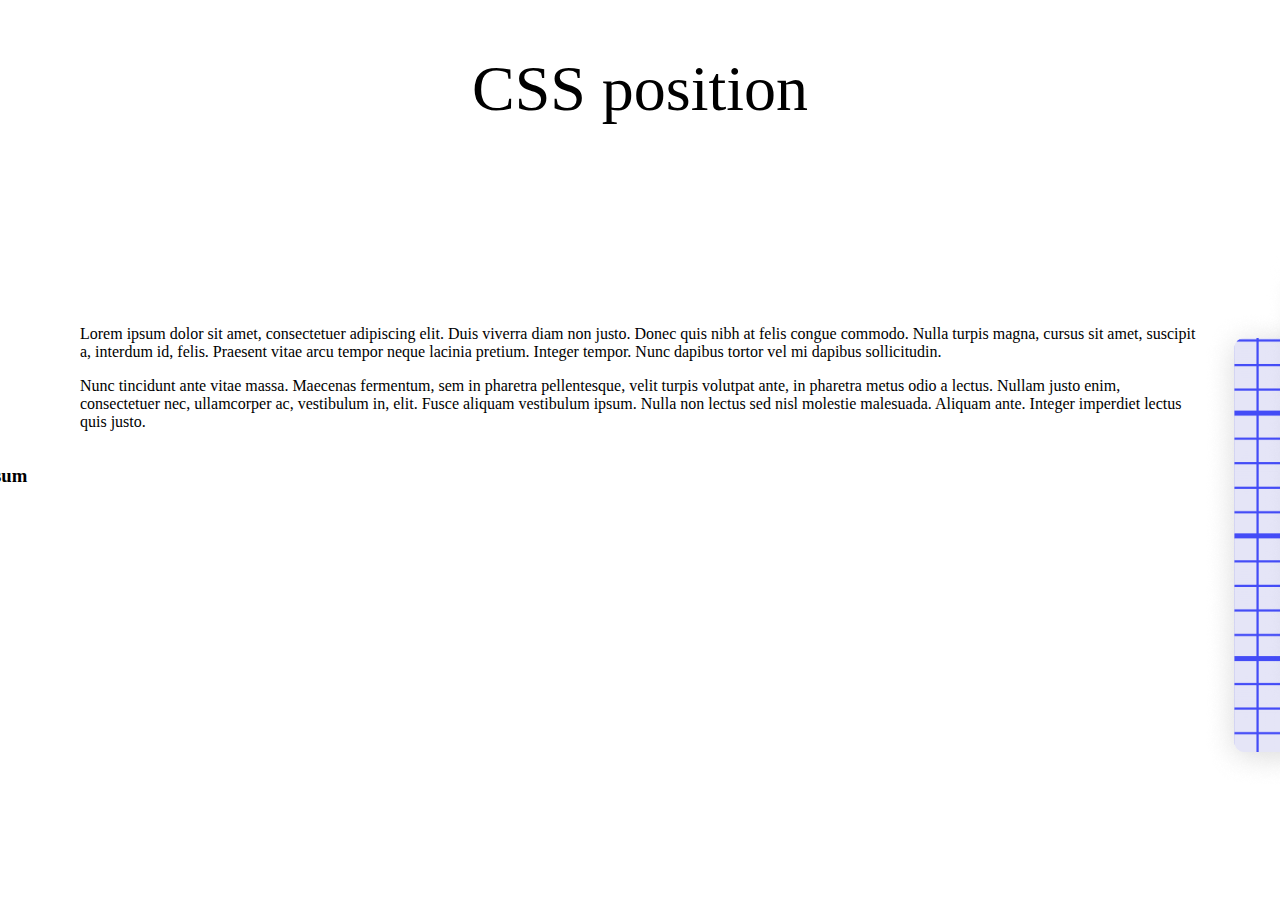
==== necodalsi/index.html @ 1ba4455b "sync" ====
<!DOCTYPE html>
<html lang="en">
<head>
    <meta charset="UTF-8">
    <meta name="viewport" content="width=device-width, initial-scale=1.0">

    <link rel="stylesheet" href="style.css">

    <title>Document</title>
</head>
<body>
    <div class="home">
        <h1>CSS position</h1>
        <div class="group1">
            <div>
                <p>Lorem ipsum dolor sit amet, consectetuer adipiscing elit. Duis viverra diam non justo. Donec quis nibh at felis congue commodo. Nulla turpis magna, cursus sit amet, suscipit a, interdum id, felis. Praesent vitae arcu tempor neque lacinia pretium. Integer tempor. Nunc dapibus tortor vel mi dapibus sollicitudin.</p>
                <p>Nunc tincidunt ante vitae massa. Maecenas fermentum, sem in pharetra pellentesque, velit turpis volutpat ante, in pharetra metus odio a lectus. Nullam justo enim, consectetuer nec, ullamcorper ac, vestibulum in, elit. Fusce aliquam vestibulum ipsum. Nulla non lectus sed nisl molestie malesuada. Aliquam ante. Integer imperdiet lectus quis justo.</p>
            </div>
            <div class="img-container">
                <img src="Rectangle163.png" alt="">
                <img src="Rectangle164.png" alt="">
            </div>
        </div>
        <div class="group2">
            <div></div>
            <div></div>
            <div>
                <h3>Lorem ipsum</h3>
                <p></p>
            </div>
        </div>
    </div>
</body>
</html>
---- necodalsi/style.css ----
div.home {
    position: absolute;
    display: flex;
    flex-direction: column;
    left: 50%;
    transform: translateX(-50%);
    width: 1440px;
}

div.home > h1 {
    color: #000;
    text-align: center;
    font-family: Roboto;
    font-size: 64px;
    font-style: normal;
    font-weight: 400;
    line-height: 120%;
}

div.group1 {
    margin-top: 138px;
    margin-left: 160px;
    display: flex;
    max-width: 1121px;
}

div.group1 > div {
    position: relative;
}

div.group1 > div > img {
    position: absolute;
}

div.group1 > div > img:last-child {
    top: -64px;
    left: 64px;
}

div.group1 > p {
    color: #050706;
    font-family: Roboto;
    font-size: 16px;
    font-style: normal;
    font-weight: 400;
    line-height: 28px;

    max-height: inherit;
    max-width: 352px;
}
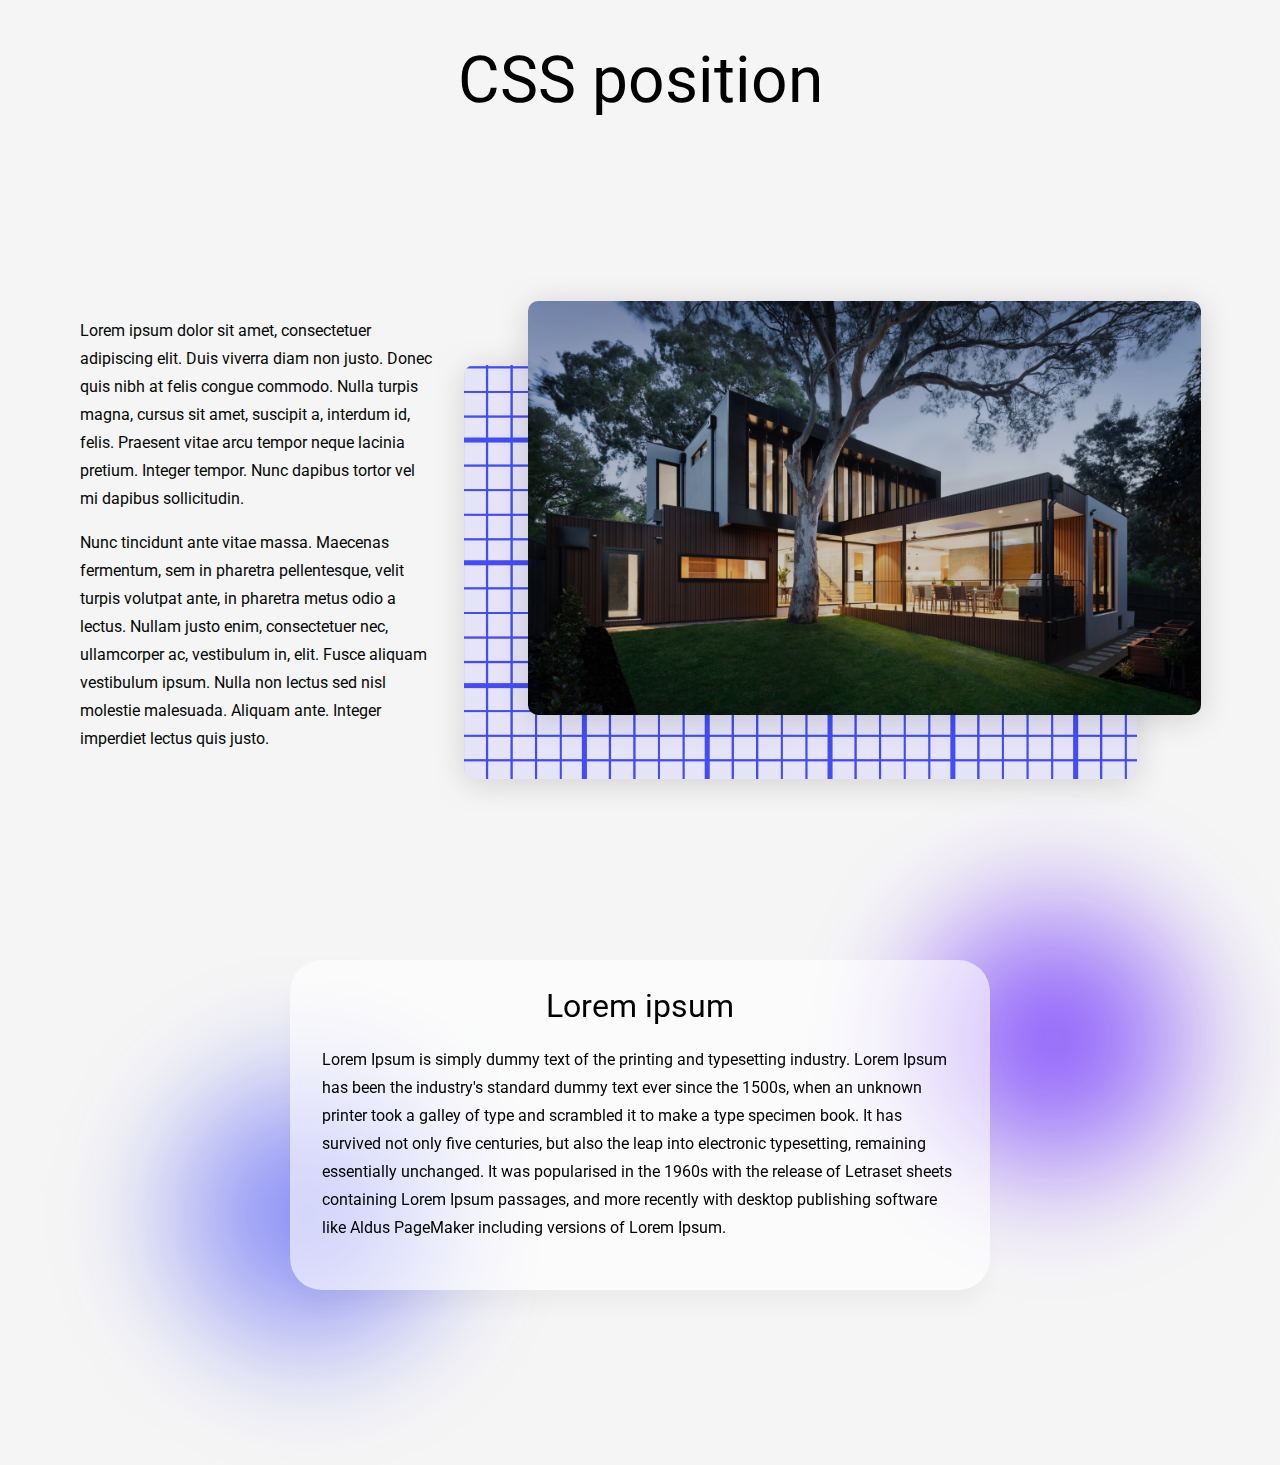
==== commit 01118466: "CSS Position ukol" ====
--- a/necodalsi/index.html
+++ b/necodalsi/index.html
@@ -12,22 +12,22 @@
     <div class="home">
         <h1>CSS position</h1>
         <div class="group1">
-            <div>
+            <div class="p-container">
                 <p>Lorem ipsum dolor sit amet, consectetuer adipiscing elit. Duis viverra diam non justo. Donec quis nibh at felis congue commodo. Nulla turpis magna, cursus sit amet, suscipit a, interdum id, felis. Praesent vitae arcu tempor neque lacinia pretium. Integer tempor. Nunc dapibus tortor vel mi dapibus sollicitudin.</p>
                 <p>Nunc tincidunt ante vitae massa. Maecenas fermentum, sem in pharetra pellentesque, velit turpis volutpat ante, in pharetra metus odio a lectus. Nullam justo enim, consectetuer nec, ullamcorper ac, vestibulum in, elit. Fusce aliquam vestibulum ipsum. Nulla non lectus sed nisl molestie malesuada. Aliquam ante. Integer imperdiet lectus quis justo.</p>
             </div>
             <div class="img-container">
-                <img src="Rectangle163.png" alt="">
-                <img src="Rectangle164.png" alt="">
+                <div></div>
+                <div></div>
             </div>
         </div>
         <div class="group2">
-            <div></div>
-            <div></div>
-            <div>
-                <h3>Lorem ipsum</h3>
-                <p></p>
+            <div class="blurry-thing"></div>
+            <div class="text-area">
+                <h2>Lorem ipsum</h2>
+                <p>Lorem Ipsum is simply dummy text of the printing and typesetting industry. Lorem Ipsum has been the industry's standard dummy text ever since the 1500s, when an unknown printer took a galley of type and scrambled it to make a type specimen book. It has survived not only five centuries, but also the leap into electronic typesetting, remaining essentially unchanged. It was popularised in the 1960s with the release of Letraset sheets containing Lorem Ipsum passages, and more recently with desktop publishing software like Aldus PageMaker including versions of Lorem Ipsum.</p>
             </div>
+            <div class="blurry-thing"></div>
         </div>
     </div>
 </body>
--- a/necodalsi/style.css
+++ b/necodalsi/style.css
@@ -1,3 +1,23 @@
+@import url('https://fonts.googleapis.com/css2?family=Roboto:wght@400;500;700&display=swap');
+
+* {
+    box-sizing: border-box;
+}
+
+body {
+    margin: 0;
+    padding: 0;
+    font-family: Roboto;
+    display: flex;
+}
+
+p {
+    font-size: 16px;
+    font-style: normal;
+    font-weight: 400;
+    line-height: 28px;
+}
+
 div.home {
     position: absolute;
     display: flex;
@@ -5,10 +25,13 @@
     left: 50%;
     transform: translateX(-50%);
     width: 1440px;
+    height: 1465px;
+    padding: 0 160px;
+
+    background: #F5F5F5;
 }
 
 div.home > h1 {
-    color: #000;
     text-align: center;
     font-family: Roboto;
     font-size: 64px;
@@ -19,32 +42,97 @@
 
 div.group1 {
     margin-top: 138px;
-    margin-left: 160px;
     display: flex;
-    max-width: 1121px;
 }
 
-div.group1 > div {
-    position: relative;
+div.img-container {
+    width: 736.657px;
+    height: 478px;
 }
 
-div.group1 > div > img {
-    position: absolute;
+div.img-container > div {
+    position: relative;
+
+    width: 672.6px;
+    height: 414px;
+    flex-shrink: 0;
+    border-radius: 10px;
+
+    box-shadow: 0px 4px 33px 0px rgba(0, 0, 0, 0.15);   
 }
 
-div.group1 > div > img:last-child {
-    top: -64px;
+div.img-container > div:first-child {
+    background: url(tozatim.png) lightgray 50% / cover no-repeat;
+    top: 64px;
+}
+
+div.img-container > div:last-child {
+    background: linear-gradient(0deg, rgba(0, 0, 0, 0.20) 0%, rgba(0, 0, 0, 0.20) 100%), url(dum.jpg) lightgray 50% / cover no-repeat;
+    transform: translateY(-100%);
     left: 64px;
 }
 
-div.group1 > p {
+div.p-container {
+    width: 352.314px;
+    margin-right: 32px;
     color: #050706;
-    font-family: Roboto;
-    font-size: 16px;
+}
+
+
+div.group2 {
+    margin-top: 118px;
+    display: flex;
+    justify-content: center;
+}
+
+div.group2 > div.text-area {
+    display: flex;
+    width: 700px;
+    height: fit-content;
+    padding: 32px;
+    flex-direction: column;
+    justify-content: center;
+    align-items: center;
+    gap: 10px;
+    margin-top: 63px;
+
+    border-radius: 32px;
+    background: rgba(255, 255, 255, 0.60);
+    box-shadow: 0px 20px 25px -5px rgba(0, 0, 0, 0.04);
+    backdrop-filter: blur(5px);
+
+    flex-shrink: 0;
+}
+
+div.group2 > div.text-area > h2 {
+    font-size: 32px;
     font-style: normal;
     font-weight: 400;
-    line-height: 28px;
+    line-height: 28px; /* 87.5% */
+    margin: 0;
+}
 
-    max-height: inherit;
-    max-width: 352px;
+div.blurry-thing {
+    position: relative;
+    width: 400px;
+    height: 400px;
+    flex-shrink: 0;
+
+    filter: blur(40px);
 }
+
+div.blurry-thing:first-child {
+    transform: translateX(50%);
+    left: 17px;
+    top: 117px;
+
+    background: radial-gradient(50% 50% at 50% 50%, rgba(68, 75, 247, 0.70) 0%, rgba(68, 75, 247, 0.00) 100%);
+}
+
+div.blurry-thing:last-child {
+    transform: translateX(-50%);
+    bottom: 58px;
+    left: 64px;
+    z-index: -1;
+    background: radial-gradient(50% 50% at 50% 50%, rgba(76, 0, 255, 0.70) 0%, rgba(68, 75, 247, 0.00) 100%);
+}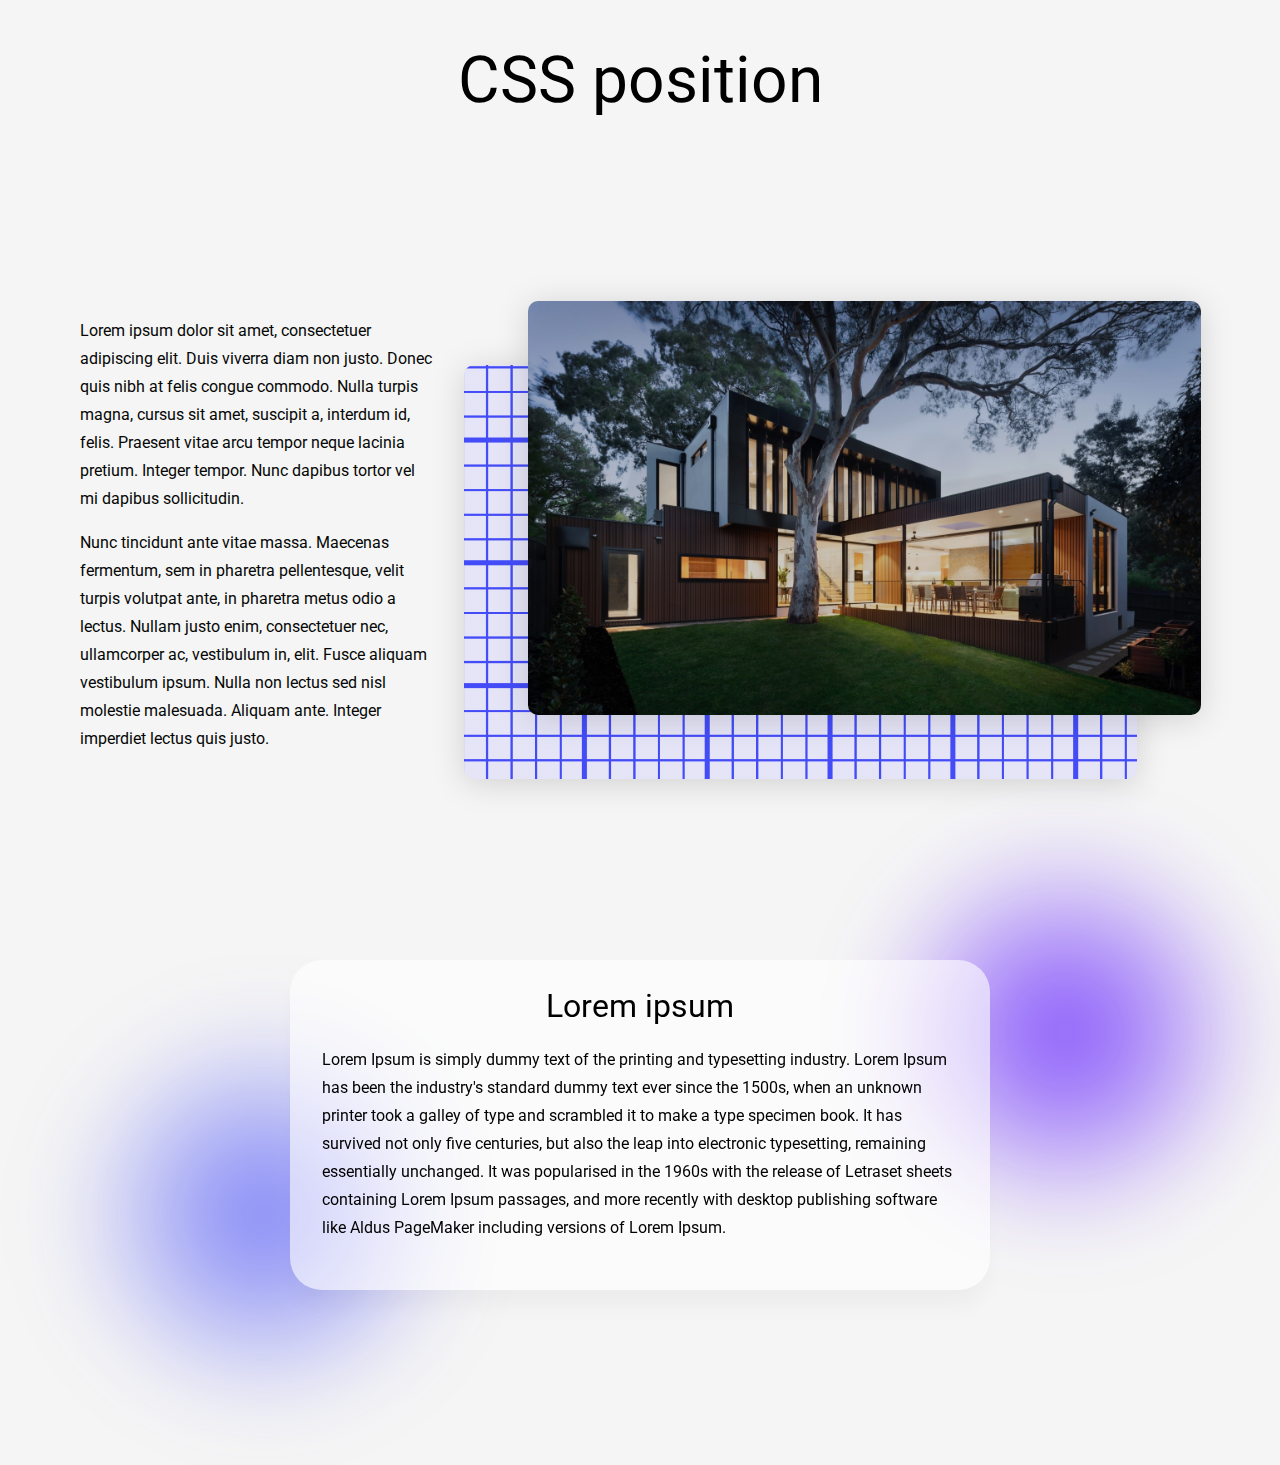
==== commit f8a8b3df: "Mnau" ====
--- a/necodalsi/index.html
+++ b/necodalsi/index.html
@@ -1,34 +1,34 @@
-<!DOCTYPE html>
-<html lang="en">
-<head>
-    <meta charset="UTF-8">
-    <meta name="viewport" content="width=device-width, initial-scale=1.0">
-
-    <link rel="stylesheet" href="style.css">
-
-    <title>Document</title>
-</head>
-<body>
-    <div class="home">
-        <h1>CSS position</h1>
-        <div class="group1">
-            <div class="p-container">
-                <p>Lorem ipsum dolor sit amet, consectetuer adipiscing elit. Duis viverra diam non justo. Donec quis nibh at felis congue commodo. Nulla turpis magna, cursus sit amet, suscipit a, interdum id, felis. Praesent vitae arcu tempor neque lacinia pretium. Integer tempor. Nunc dapibus tortor vel mi dapibus sollicitudin.</p>
-                <p>Nunc tincidunt ante vitae massa. Maecenas fermentum, sem in pharetra pellentesque, velit turpis volutpat ante, in pharetra metus odio a lectus. Nullam justo enim, consectetuer nec, ullamcorper ac, vestibulum in, elit. Fusce aliquam vestibulum ipsum. Nulla non lectus sed nisl molestie malesuada. Aliquam ante. Integer imperdiet lectus quis justo.</p>
-            </div>
-            <div class="img-container">
-                <div></div>
-                <div></div>
-            </div>
-        </div>
-        <div class="group2">
-            <div class="blurry-thing"></div>
-            <div class="text-area">
-                <h2>Lorem ipsum</h2>
-                <p>Lorem Ipsum is simply dummy text of the printing and typesetting industry. Lorem Ipsum has been the industry's standard dummy text ever since the 1500s, when an unknown printer took a galley of type and scrambled it to make a type specimen book. It has survived not only five centuries, but also the leap into electronic typesetting, remaining essentially unchanged. It was popularised in the 1960s with the release of Letraset sheets containing Lorem Ipsum passages, and more recently with desktop publishing software like Aldus PageMaker including versions of Lorem Ipsum.</p>
-            </div>
-            <div class="blurry-thing"></div>
-        </div>
-    </div>
-</body>
+<!DOCTYPE html>
+<html lang="en">
+<head>
+    <meta charset="UTF-8">
+    <meta name="viewport" content="width=device-width, initial-scale=1.0">
+
+    <link rel="stylesheet" href="style.css">
+
+    <title>Document</title>
+</head>
+<body>
+    <div class="home">
+        <h1>CSS position</h1>
+        <div class="group1">
+            <div class="p-container">
+                <p>Lorem ipsum dolor sit amet, consectetuer adipiscing elit. Duis viverra diam non justo. Donec quis nibh at felis congue commodo. Nulla turpis magna, cursus sit amet, suscipit a, interdum id, felis. Praesent vitae arcu tempor neque lacinia pretium. Integer tempor. Nunc dapibus tortor vel mi dapibus sollicitudin.</p>
+                <p>Nunc tincidunt ante vitae massa. Maecenas fermentum, sem in pharetra pellentesque, velit turpis volutpat ante, in pharetra metus odio a lectus. Nullam justo enim, consectetuer nec, ullamcorper ac, vestibulum in, elit. Fusce aliquam vestibulum ipsum. Nulla non lectus sed nisl molestie malesuada. Aliquam ante. Integer imperdiet lectus quis justo.</p>
+            </div>
+            <div class="img-container">
+                <div></div>
+                <div></div>
+            </div>
+        </div>
+        <div class="group2">
+            <div class="blurry-thing"></div>
+            <div class="text-area">
+                <h2>Lorem ipsum</h2>
+                <p>Lorem Ipsum is simply dummy text of the printing and typesetting industry. Lorem Ipsum has been the industry's standard dummy text ever since the 1500s, when an unknown printer took a galley of type and scrambled it to make a type specimen book. It has survived not only five centuries, but also the leap into electronic typesetting, remaining essentially unchanged. It was popularised in the 1960s with the release of Letraset sheets containing Lorem Ipsum passages, and more recently with desktop publishing software like Aldus PageMaker including versions of Lorem Ipsum.</p>
+            </div>
+            <div class="blurry-thing"></div>
+        </div>
+    </div>
+</body>
 </html>--- a/necodalsi/style.css
+++ b/necodalsi/style.css
@@ -1,138 +1,138 @@
-@import url('https://fonts.googleapis.com/css2?family=Roboto:wght@400;500;700&display=swap');
-
-* {
-    box-sizing: border-box;
-}
-
-body {
-    margin: 0;
-    padding: 0;
-    font-family: Roboto;
-    display: flex;
-}
-
-p {
-    font-size: 16px;
-    font-style: normal;
-    font-weight: 400;
-    line-height: 28px;
-}
-
-div.home {
-    position: absolute;
-    display: flex;
-    flex-direction: column;
-    left: 50%;
-    transform: translateX(-50%);
-    width: 1440px;
-    height: 1465px;
-    padding: 0 160px;
-
-    background: #F5F5F5;
-}
-
-div.home > h1 {
-    text-align: center;
-    font-family: Roboto;
-    font-size: 64px;
-    font-style: normal;
-    font-weight: 400;
-    line-height: 120%;
-}
-
-div.group1 {
-    margin-top: 138px;
-    display: flex;
-}
-
-div.img-container {
-    width: 736.657px;
-    height: 478px;
-}
-
-div.img-container > div {
-    position: relative;
-
-    width: 672.6px;
-    height: 414px;
-    flex-shrink: 0;
-    border-radius: 10px;
-
-    box-shadow: 0px 4px 33px 0px rgba(0, 0, 0, 0.15);   
-}
-
-div.img-container > div:first-child {
-    background: url(tozatim.png) lightgray 50% / cover no-repeat;
-    top: 64px;
-}
-
-div.img-container > div:last-child {
-    background: linear-gradient(0deg, rgba(0, 0, 0, 0.20) 0%, rgba(0, 0, 0, 0.20) 100%), url(dum.jpg) lightgray 50% / cover no-repeat;
-    transform: translateY(-100%);
-    left: 64px;
-}
-
-div.p-container {
-    width: 352.314px;
-    margin-right: 32px;
-    color: #050706;
-}
-
-
-div.group2 {
-    margin-top: 118px;
-    display: flex;
-    justify-content: center;
-}
-
-div.group2 > div.text-area {
-    display: flex;
-    width: 700px;
-    height: fit-content;
-    padding: 32px;
-    flex-direction: column;
-    justify-content: center;
-    align-items: center;
-    gap: 10px;
-    margin-top: 63px;
-
-    border-radius: 32px;
-    background: rgba(255, 255, 255, 0.60);
-    box-shadow: 0px 20px 25px -5px rgba(0, 0, 0, 0.04);
-    backdrop-filter: blur(5px);
-
-    flex-shrink: 0;
-}
-
-div.group2 > div.text-area > h2 {
-    font-size: 32px;
-    font-style: normal;
-    font-weight: 400;
-    line-height: 28px; /* 87.5% */
-    margin: 0;
-}
-
-div.blurry-thing {
-    position: relative;
-    width: 400px;
-    height: 400px;
-    flex-shrink: 0;
-
-    filter: blur(40px);
-}
-
-div.blurry-thing:first-child {
-    transform: translateX(50%);
-    left: 17px;
-    top: 117px;
-
-    background: radial-gradient(50% 50% at 50% 50%, rgba(68, 75, 247, 0.70) 0%, rgba(68, 75, 247, 0.00) 100%);
-}
-
-div.blurry-thing:last-child {
-    transform: translateX(-50%);
-    bottom: 58px;
-    left: 64px;
-    z-index: -1;
-    background: radial-gradient(50% 50% at 50% 50%, rgba(76, 0, 255, 0.70) 0%, rgba(68, 75, 247, 0.00) 100%);
+@import url('https://fonts.googleapis.com/css2?family=Roboto:wght@400;500;700&display=swap');
+
+* {
+    box-sizing: border-box;
+}
+
+body {
+    margin: 0;
+    padding: 0;
+    font-family: Roboto;
+    display: flex;
+}
+
+p {
+    font-size: 16px;
+    font-style: normal;
+    font-weight: 400;
+    line-height: 28px;
+}
+
+div.home {
+    position: absolute;
+    display: flex;
+    flex-direction: column;
+    left: 50%;
+    transform: translateX(-50%);
+    width: 1440px;
+    height: 1465px;
+    padding: 0 160px;
+
+    background: #F5F5F5;
+}
+
+div.home > h1 {
+    text-align: center;
+    font-family: Roboto;
+    font-size: 64px;
+    font-style: normal;
+    font-weight: 400;
+    line-height: 120%;
+}
+
+div.group1 {
+    margin-top: 138px;
+    display: flex;
+}
+
+div.img-container {
+    width: 736.657px;
+    height: 478px;
+}
+
+div.img-container > div {
+    position: relative;
+
+    width: 672.6px;
+    height: 414px;
+    flex-shrink: 0;
+    border-radius: 10px;
+
+    box-shadow: 0px 4px 33px 0px rgba(0, 0, 0, 0.15);   
+}
+
+div.img-container > div:first-child {
+    background: url(tozatim.png) lightgray 50% / cover no-repeat;
+    top: 64px;
+}
+
+div.img-container > div:last-child {
+    background: linear-gradient(0deg, rgba(0, 0, 0, 0.20) 0%, rgba(0, 0, 0, 0.20) 100%), url(dum.jpg) lightgray 50% / cover no-repeat;
+    transform: translateY(-100%);
+    left: 64px;
+}
+
+div.p-container {
+    width: 352.314px;
+    margin-right: 32px;
+    color: #050706;
+}
+
+
+div.group2 {
+    margin-top: 118px;
+    display: flex;
+    justify-content: center;
+
+    position: relative;
+}
+
+div.group2 > div.text-area {
+    display: flex;
+    width: 700px;
+    height: fit-content;
+    padding: 32px;
+    flex-direction: column;
+    justify-content: center;
+    align-items: center;
+    gap: 10px;
+    margin-top: 63px;
+
+    border-radius: 32px;
+    background: rgba(255, 255, 255, 0.60);
+    box-shadow: 0px 20px 25px -5px rgba(0, 0, 0, 0.04);
+    backdrop-filter: blur(5px);
+
+    flex-shrink: 0;
+}
+
+div.group2 > div.text-area > h2 {
+    font-size: 32px;
+    font-style: normal;
+    font-weight: 400;
+    line-height: 28px; /* 87.5% */
+    margin: 0;
+}
+
+div.blurry-thing {
+    position: absolute;
+    width: 400px;
+    height: 400px;
+    flex-shrink: 0;
+
+    filter: blur(40px);
+}
+
+div.blurry-thing:first-child {
+    left: -17px;
+    top: 117px;
+
+    background: radial-gradient(50% 50% at 50% 50%, rgba(68, 75, 247, 0.70) 0%, rgba(68, 75, 247, 0.00) 100%);
+}
+
+div.blurry-thing:last-child {
+    bottom: 58px;
+    left: 785px;
+    z-index: -1;
+    background: radial-gradient(50% 50% at 50% 50%, rgba(76, 0, 255, 0.70) 0%, rgba(68, 75, 247, 0.00) 100%);
 }